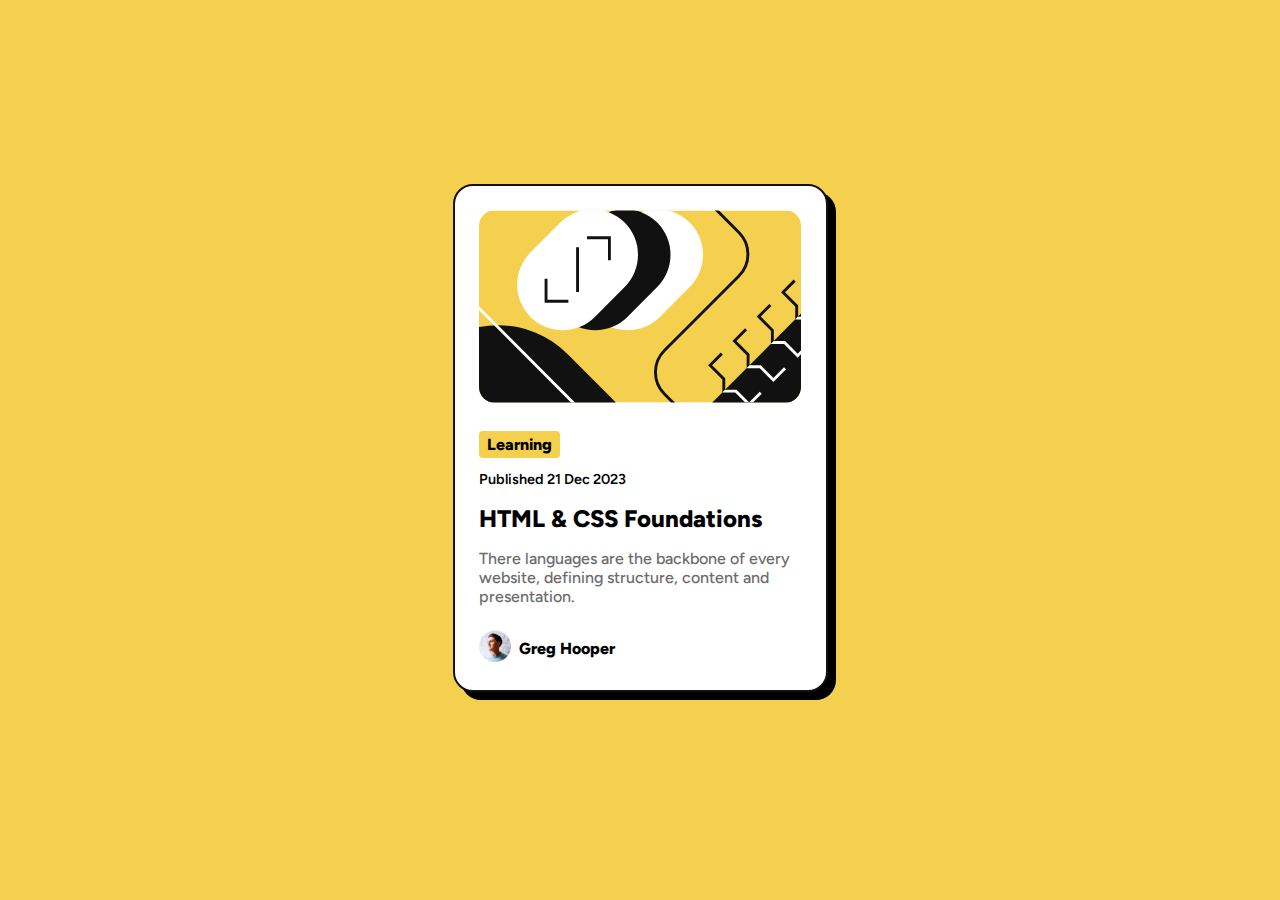
==== blog-preview-card/index.html @ ec3e9c48 "updtaed newbie project" ====
<!DOCTYPE html>
<html lang="en">

<head>
  <meta charset="UTF-8">
  <meta name="viewport" content="width=device-width, initial-scale=1.0">
  <title>Blog preview card | Deepart</title>
  <meta name="description"
    content="This HTML & CSS-only challenge is a perfect project for beginners getting up to speed with HTML and CSS fundamentals, like HTML structure and the box model.">
  <meta name="keywords"
    content="blog preview card, deepart, frontend mentor, newbie challenge, frontend mentor challenge">
  <link rel="shortcut icon" href="assets/images/favicon-32x32.png" type="image/x-icon">

  <!-- GOOGLE FONTS -->
  <link rel="preconnect" href="https://fonts.googleapis.com">
  <link rel="preconnect" href="https://fonts.gstatic.com" crossorigin>
  <link href="https://fonts.googleapis.com/css2?family=Figtree:ital,wght@0,300..900;1,300..900&display=swap"
    rel="stylesheet">

  <link rel="stylesheet" href="assets/css/main.css">
</head>

<body>
  <main>
    <div class="card">
      <div class="card-header">
        <img src="assets/images/illustration-article.svg" alt="illustration">
      </div>
      <div class="card-body">
        <div class="tag fw-bold">Learning</div>
        <div class="date">Published <span>21 Dec 2023</span></div>
        <h3><a href="#">HTML &amp; CSS Foundations</a></h3>
        <p>There languages are the backbone of every website, defining structure, content and  presentation. </p>
      </div>
      <div class="card-footer">
        <div class="avatar">
          <img src="assets/images/image-avatar.webp" alt="avatar">
        </div>
        <h6>Greg Hooper</h6>
      </div>
    </div>
  </main>
</body>

</html>
---- blog-preview-card/assets/css/main.css ----
* {
  margin: 0;
  padding: 0;
  box-sizing: border-box;
}

body {
  font-family: "Figtree", sans-serif;
  font-optical-sizing: auto;
  font-style: normal;
  font-weight: 500;
  font-size: 16px;
  background-color: #f4d04e;
}

img {
  max-width: 100%;
  height: auto;
}

a {
  color: inherit;
  text-decoration: none;
  transition: all 0.2s ease-in-out;
}
a:hover {
  color: #f4d04e;
}

.fw-medium {
  font-family: "Figtree", sans-serif;
  font-optical-sizing: auto;
  font-style: normal;
  font-weight: 500;
}
.fw-bold {
  font-family: "Figtree", sans-serif;
  font-optical-sizing: auto;
  font-style: normal;
  font-weight: 800;
}

main {
  min-height: 100vh;
  display: flex;
  justify-content: center;
  align-items: center;
  padding: 2rem;
}

.card,
.card-header,
.card-body {
  overflow: hidden;
  margin-bottom: 1.5rem;
}

.card {
  border: 2px solid #121212;
  background-color: #fff;
  padding: 1.5rem;
  border-radius: 1.25rem;
  max-width: 375px;
  box-shadow: 0.5rem 0.5rem 0;
}
.card-header img {
  border-radius: 1rem;
}
.card p {
  color: #6b6b6b;
}
.card-footer {
  display: flex;
  align-items: center;
  gap: 0.5rem;
}
.card-footer h6 {
  font-weight: 800;
  font-size: 1rem;
}
.card-footer .avatar img {
  max-width: 32px;
}

.tag {
  padding: 0.25rem 0.5rem;
  background-color: #f4d04e;
  display: inline-block;
  border-radius: 0.25rem;
  margin-bottom: 0.75rem;
}

.date {
  font-size: 90%;
  font-weight: 600;
  margin-bottom: 1rem;
}

h3 {
  font-size: 1.5rem;
  font-weight: 800;
  margin-bottom: 1rem;
}/*# sourceMappingURL=main.css.map */
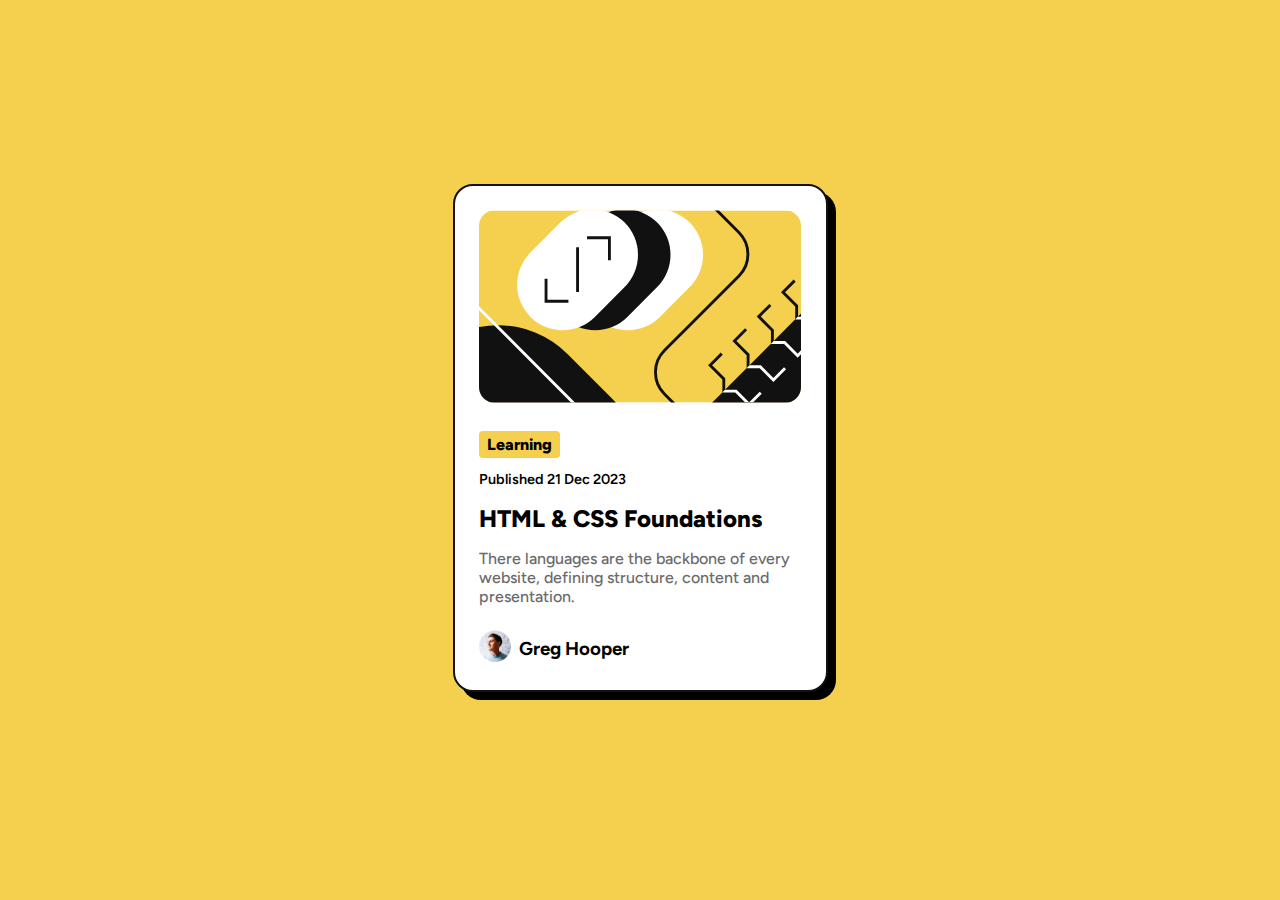
==== commit 48500656: "updated heading" ====
--- a/blog-preview-card/index.html
+++ b/blog-preview-card/index.html
@@ -29,14 +29,14 @@
       <div class="card-body">
         <div class="tag fw-bold">Learning</div>
         <div class="date">Published <span>21 Dec 2023</span></div>
-        <h3><a href="#">HTML &amp; CSS Foundations</a></h3>
+        <h1><a href="#">HTML &amp; CSS Foundations</a></h1>
         <p>There languages are the backbone of every website, defining structure, content and  presentation. </p>
       </div>
       <div class="card-footer">
         <div class="avatar">
           <img src="assets/images/image-avatar.webp" alt="avatar">
         </div>
-        <h6>Greg Hooper</h6>
+        <h3>Greg Hooper</h3>
       </div>
     </div>
   </main>
--- a/blog-preview-card/assets/css/main.css
+++ b/blog-preview-card/assets/css/main.css
@@ -25,6 +25,18 @@
 }
 a:hover {
   color: #f4d04e;
+}
+
+.sr-only {
+  position: absolute;
+  width: 1px;
+  height: 1px;
+  padding: 0;
+  margin: -1px;
+  overflow: hidden;
+  clip: rect(0, 0, 0, 0);
+  white-space: nowrap;
+  border-width: 0;
 }
 
 .fw-medium {
@@ -74,7 +86,7 @@
   align-items: center;
   gap: 0.5rem;
 }
-.card-footer h6 {
+.card-footer h5 {
   font-weight: 800;
   font-size: 1rem;
 }
@@ -96,7 +108,7 @@
   margin-bottom: 1rem;
 }
 
-h3 {
+h1 {
   font-size: 1.5rem;
   font-weight: 800;
   margin-bottom: 1rem;
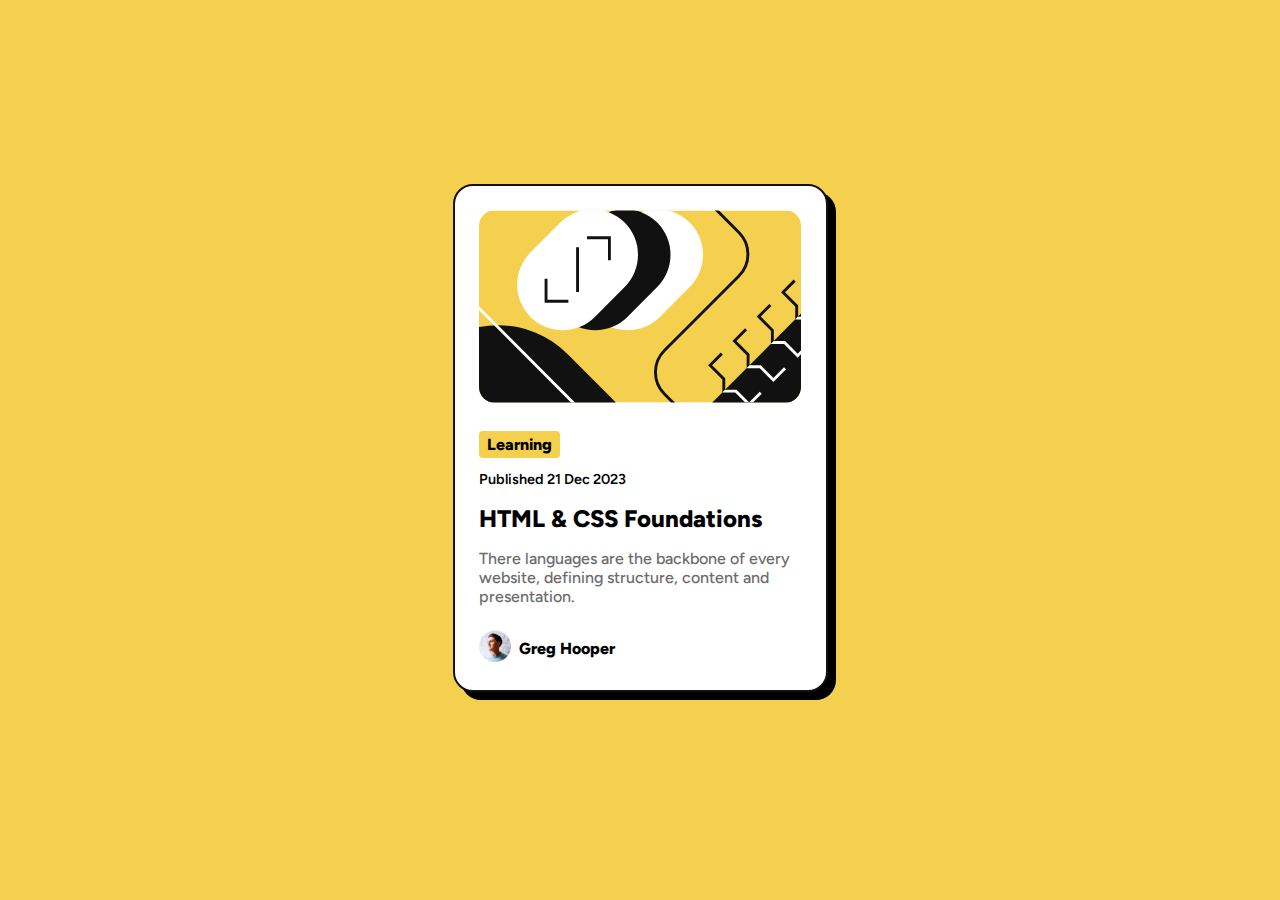
==== commit f03b9eaa: "updated heading" ====
--- a/blog-preview-card/index.html
+++ b/blog-preview-card/index.html
@@ -36,7 +36,7 @@
         <div class="avatar">
           <img src="assets/images/image-avatar.webp" alt="avatar">
         </div>
-        <h3>Greg Hooper</h3>
+        <h2>Greg Hooper</h2>
       </div>
     </div>
   </main>
--- a/blog-preview-card/assets/css/main.css
+++ b/blog-preview-card/assets/css/main.css
@@ -86,7 +86,7 @@
   align-items: center;
   gap: 0.5rem;
 }
-.card-footer h5 {
+.card-footer h2 {
   font-weight: 800;
   font-size: 1rem;
 }
